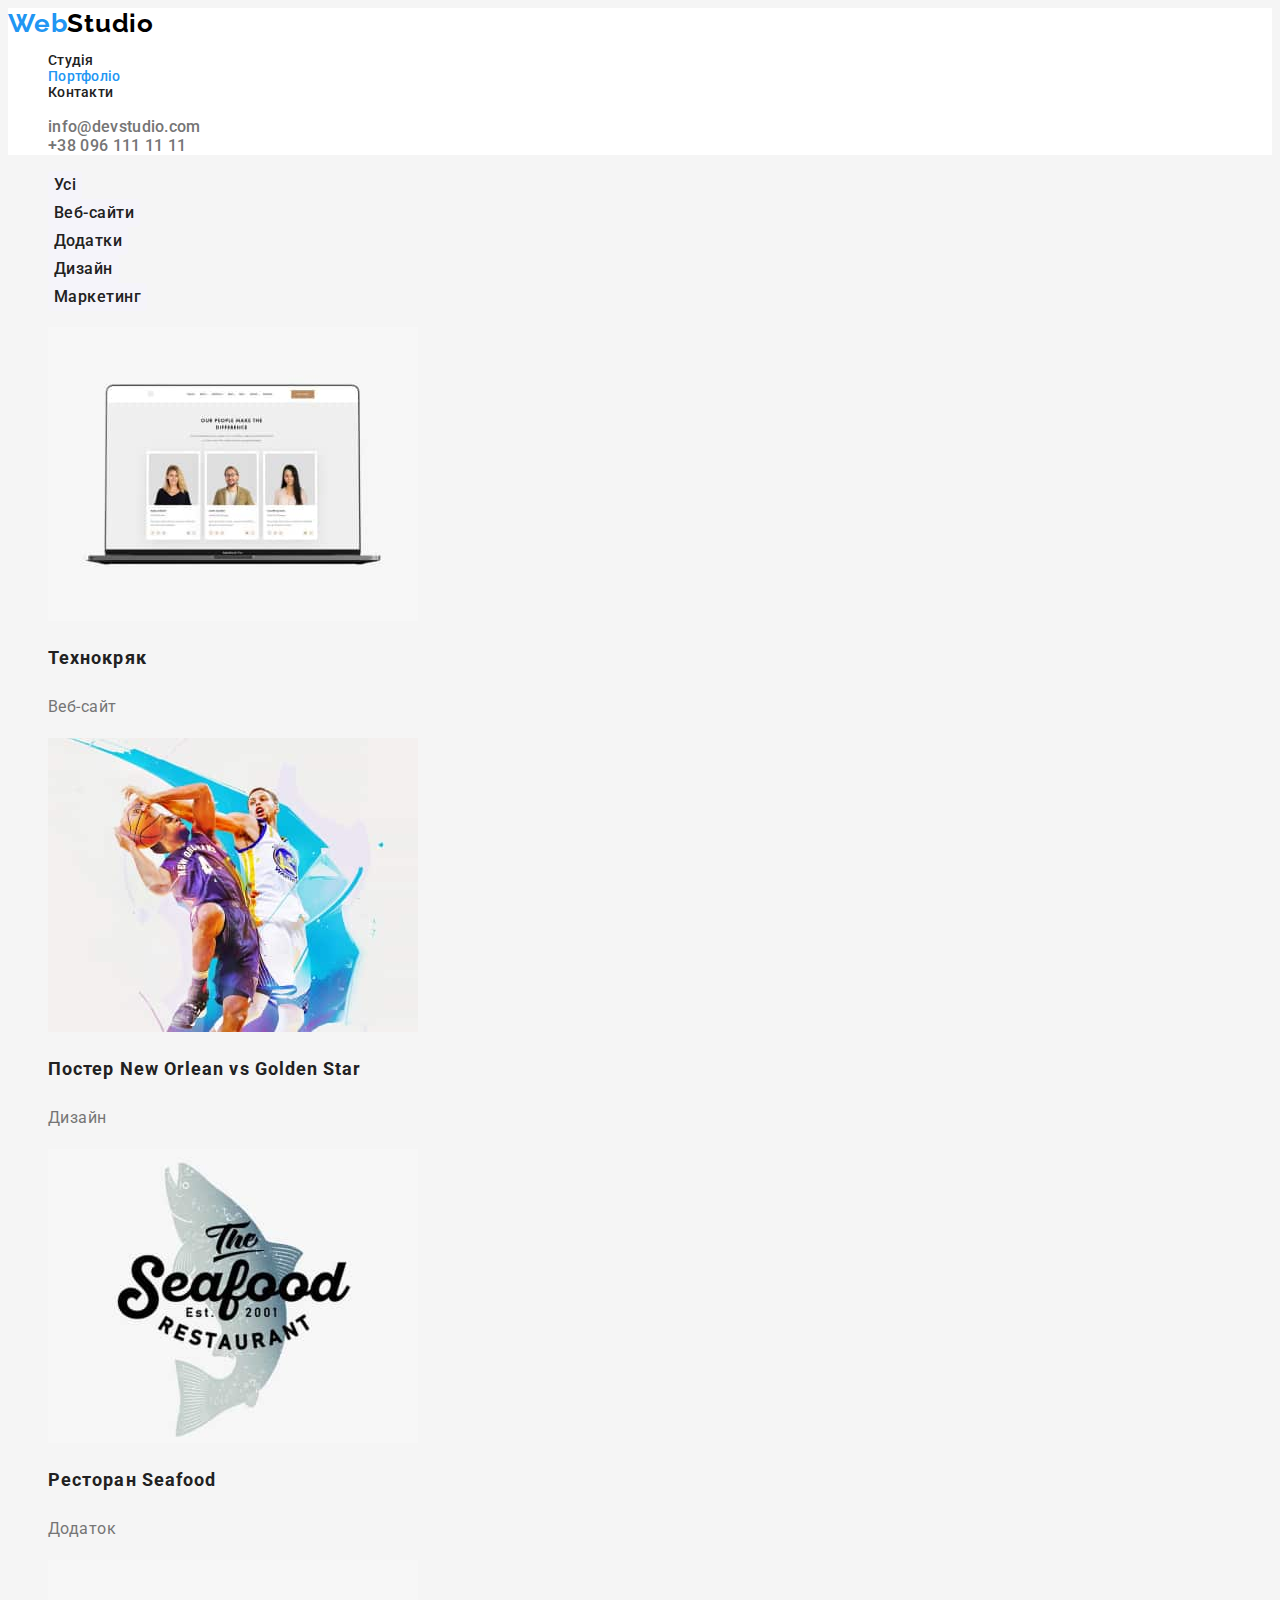
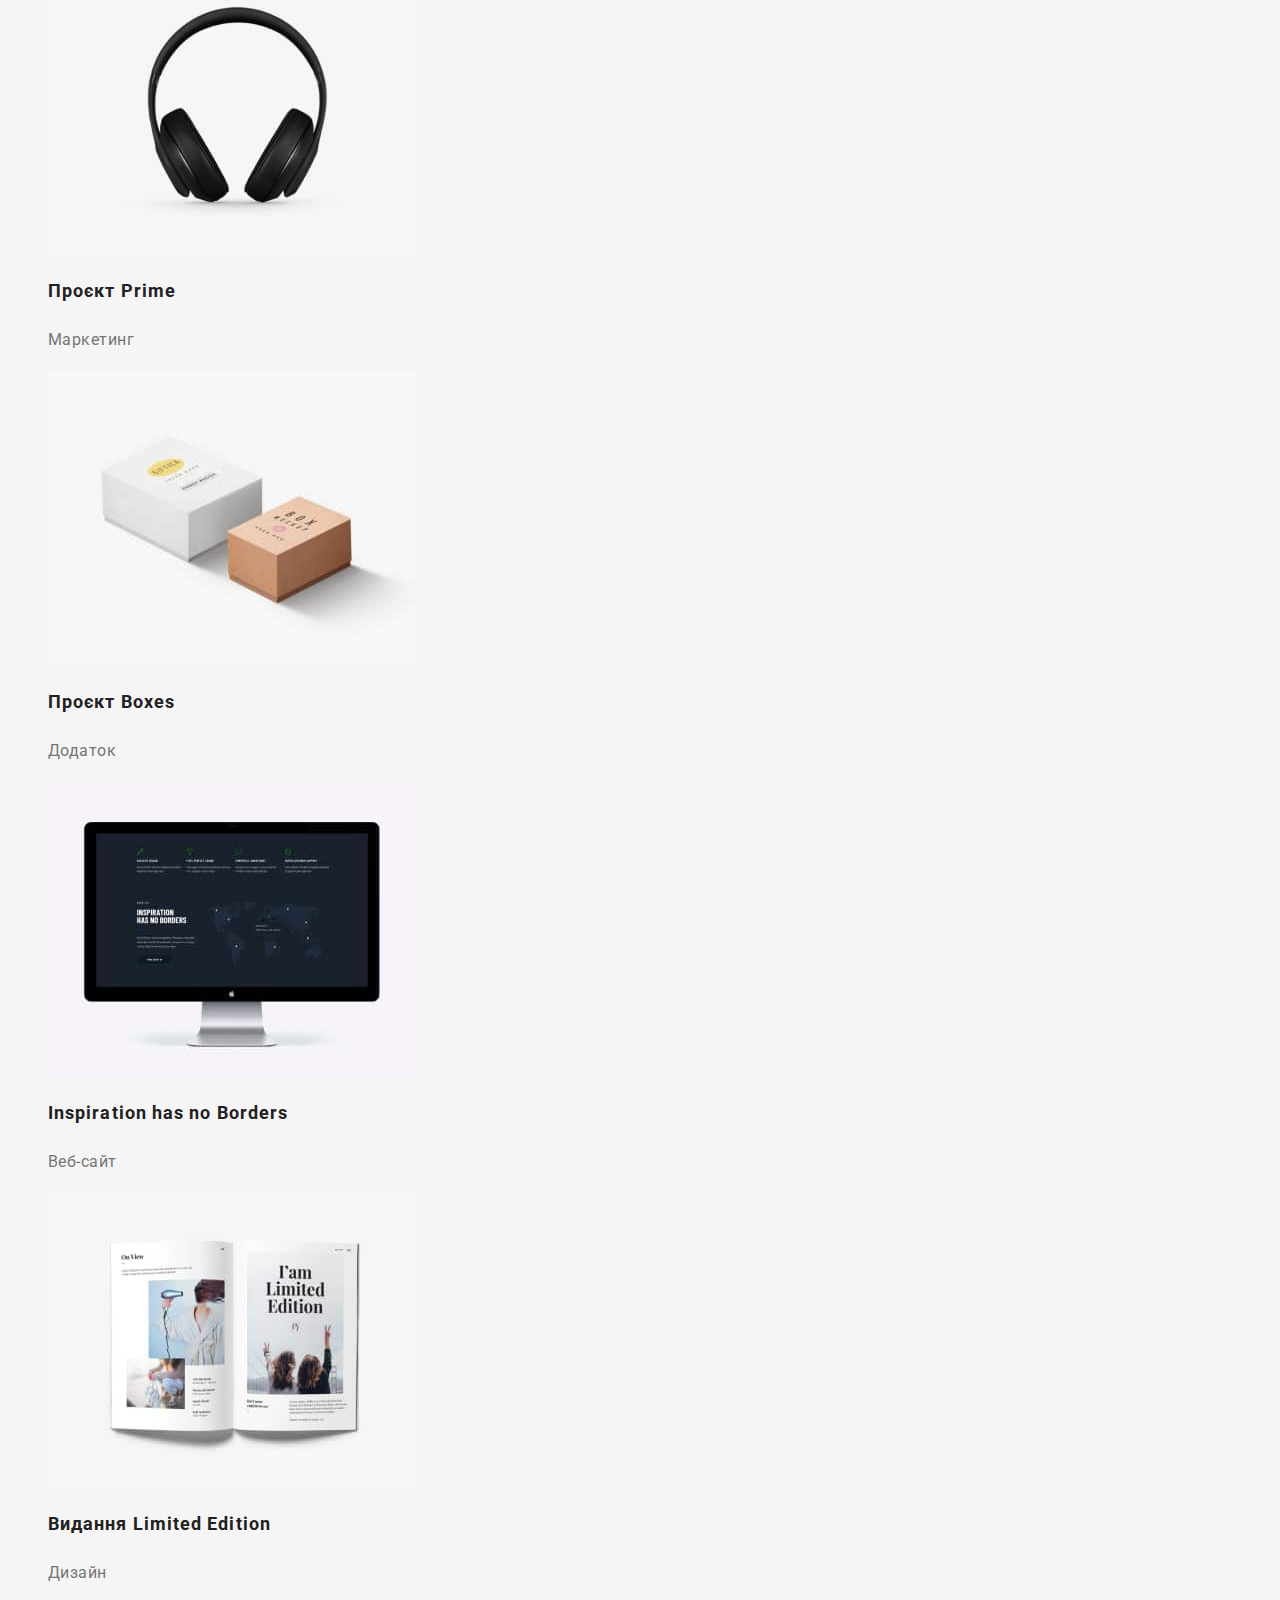
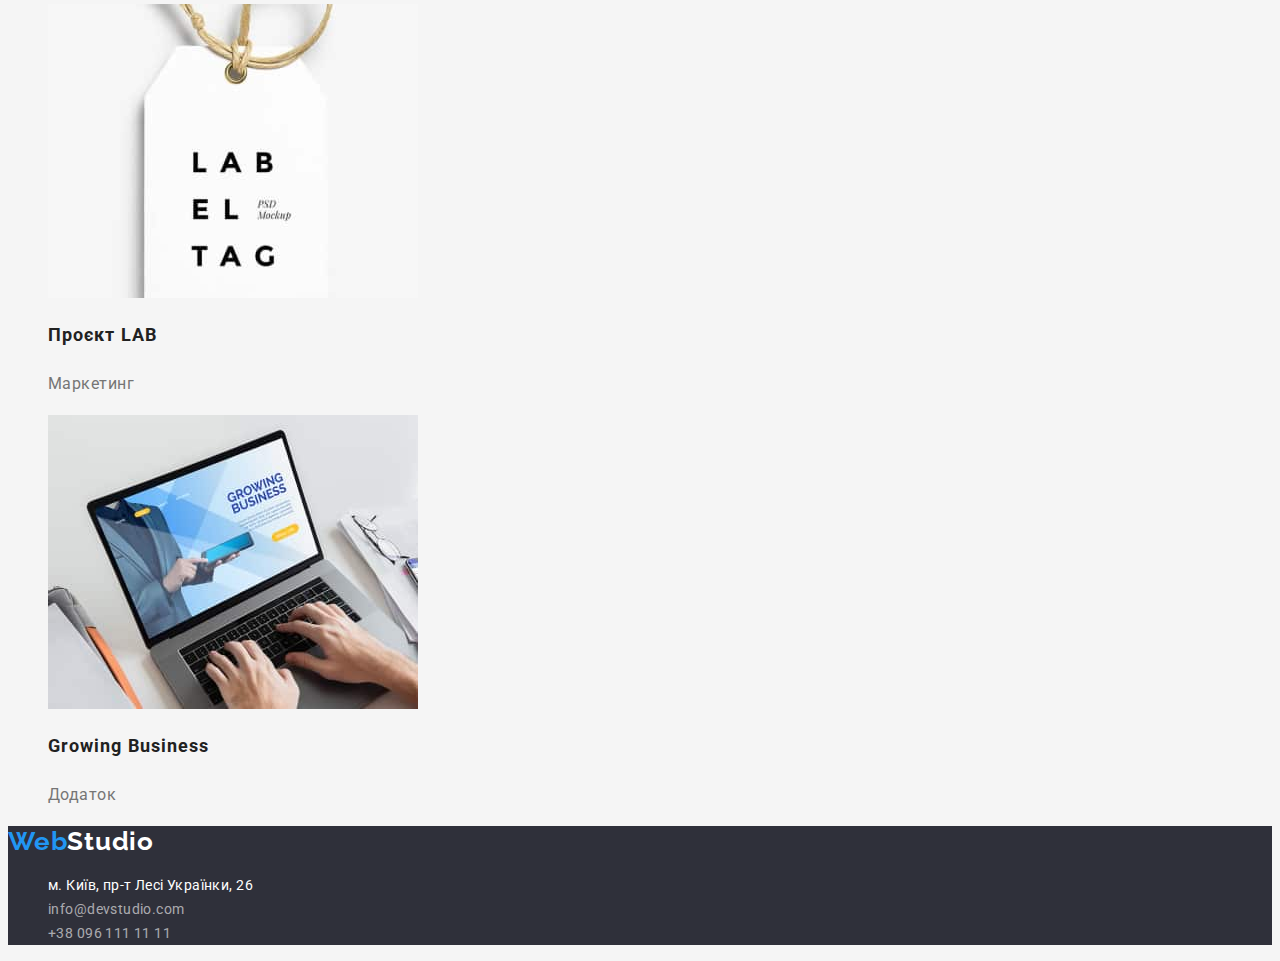
==== portfolio.html @ dd8d95c5 "Initial commit" ====
<!DOCTYPE html>
<html lang="uk">
<head>
    <meta charset="UTF-8">
    <meta http-equiv="X-UA-Compatible" content="IE=edge">
    <meta name="viewport" content="width=device-width, initial-scale=1.0">
    <title>Портфоліо</title>
    <!-- підключені шрифти -->
    <link rel="preconnect" href="https://fonts.googleapis.com">
    <link rel="preconnect" href="https://fonts.gstatic.com" crossorigin>
    <link href="https://fonts.googleapis.com/css2?family=Raleway:wght@700&family=Roboto:wght@400;500;700;900&display=swap" rel="stylesheet">
    <!-- підключений css -->
    <link rel="stylesheet" href="./css/styles.css" />
</head>
<body>
<!--Шапка сайту-->    
<header>
    <nav >
        <a href="./index.html" class="logo"><span class="logo-span">Web</span>Studio</a>
        <ul class="sity-nav list">
            <li><a href="./index.html" class="link">Студія</a></li>
            <li><a href="./portfolio.html" class="link open">Портфоліо</a></li>
            <li><a href="" class="link">Контакти</a></li>
        </ul>
    </nav>
        <ul>
            <li ><a href="mailto:info@devstudio.com" class="nav-mail">info@devstudio.com</a></li>
            <li ><a href="tel:+38096111111" class="nav-tel">+38 096 111 11 11</a></li>
        </ul>  
</header>
<main>
    <!--Портфоліо-->
 <section class="portfolio">
    <h1 hidden>Портфоліо</h1>
    <ul>
        <li><button type="button" class="buttons one">Усі</button></li>
        <li><button type="button" class="buttons two">Веб-сайти</button></li>
        <li><button type="button" class="buttons three">Додатки</button></li>
        <li><button type="button" class="buttons four">Дизайн</button></li>
        <li><button type="button" class="buttons five">Маркетинг</button></li>
    </ul>
    <ul>
        <li>
            <a href="" class="link portfolio">
            <img src="./images/portfolio1.jpg" alt="portfolio1" width="370">
            <h2  class="headline">Технокряк</h2>
            <p class="quote">Веб-сайт</p> 
            </a>
        </li>
        <li>
            <a href="" class="link portfolio">
            <img src="./images/portfolio2.jpg" alt="portfolio2" width="370">
            <h2 class="headline">Постер New Orlean vs Golden Star</h2>
            <p class="quote">Дизайн</p>
            </a>
        </li>
        <li>
            <a href="" class="link portfolio">
            <img src="./images/portfolio3.jpg" alt="portfolio3" width="370">
            <h2 class="headline">Ресторан Seafood</h2>
            <p class="quote">Додаток</p>
            </a>
        </li>
        <li>
            <a href="" class="link portfolio">
            <img src="./images/portfolio4.jpg" alt="portfolio4" width="370">
            <h2 class="headline">Проєкт Prime</h2>
            <p class="quote">Маркетинг</p>
            </a>
        </li>
        <li>
            <a href="" class="link portfolio">
            <img src="./images/portfolio5.jpg" alt="portfolio5" width="370">
            <h2 class="headline">Проєкт Boxes</h2>
            <p class="quote">Додаток</p>
            </a>
        </li>
        <li>
            <a href="" class="link portfolio">
            <img src="./images/portfolio6.jpg" alt="portfolio6" width="370">
            <h2 class="headline">Inspiration has no Borders</h2>
            <p class="quote">Веб-сайт</p>
            </a>
        </li>
        <li>
            <a href="" class="link portfolio">
            <img src="./images/portfolio7.jpg" alt="portfolio7" width="370">
            <h2 class="headline">Видання Limited Edition</h2>
            <p class="quote">Дизайн</p>
            </a>
        </li>
        <li>
            <a href="" class="link portfolio">
            <img src="./images/portfolio8.jpg" alt="portfolio8" width="370">
            <h2 class="headline">Проєкт LAB</h2>
            <p class="quote">Маркетинг</p>
            </a>
        </li>
        <li>
            <a href="" class="link portfolio">
            <img src="./images/portfolio9.jpg" alt="portfolio9" width="370">
            <h2 class="headline">Growing Business</h2>
            <p class="quote">Додаток</p>
            </a>
        </li>
    </ul>
 </section>
</main>
    <!-- Футер -->
    <footer class="footer">
        <a href="./index.html" class="logo foot-web"><span class="logo-span">Web</span>Studio</a>
        <address>
            <ul>
                <li><a href="https://goo.gl/maps/CPtrU1FHBa2aNyZL9" target="_blank" rel="noopener noreferrer nofollow" class="footer-adr">м. Київ, пр-т Лесі Українки, 26</a></li>
                <li ><a href="mailto:info@devstudio.com" class="footer-nav-mail">info@devstudio.com</a></li>
                <li ><a href="tel:+38096111111" class="footer-nav-tel">+38 096 111 11 11</a></li>
            </ul>                                     
        </address>
    </footer>
</body>
</html>
---- css/styles.css ----
:root {
  --primary-text-color: #212121;
  --title-text-color: #757575;
  --accent-color: #2196F3;
  --primary-background: #F5F5F5;
  --second-background: #2F303A;
  --third-background:#F5F4FA;
  --second-text-color: #FFFFFF;
  --button-background: #188CE8;
  --footer-text-color: rgba(255, 255, 255, 0.6);
}

body {
    background-color: var(--primary-background);
    color: var(--primary-text-color);
    font-family: "Roboto", sans-serif;
}

li {
  list-style: none;
}

  /* Logo */
  .logo {
    font-family: Raleway;
    font-weight: 700;
    font-size: 26px;
    letter-spacing: 0.03em;
    line-height: 1.19;
    color: #000000;
    text-decoration: none;
  }

  .logo-span {
    color: var(--accent-color);
  }

  /* Site nav */

header {
  background-color: var(--second-text-color);
}

.sity-nav, .link {
    color: var(--primary-text-color);
    text-decoration: none;  
    font-weight: 500;
    font-size: 14px;
    line-height: 1.14; 
    letter-spacing: 0.02em;  
}

.link:hover, .link:focus{
    color: var(--accent-color);
}

.open {
  color: var(--accent-color);
}

/* Контакти */
.nav-mail, .nav-tel {
    color: var(--title-text-color); 
    text-decoration: none;   
    font-style: normal;
    font-weight: 500; 
    line-height: 1.14;  
    letter-spacing: 0.02em;
}

.nav-mail:hover, .nav-tel:hover, .adr:hover,
.nav-mail:focus, .nav-tel:focus, .adr:focus {
  color: var(--accent-color);
}

/* Головний банер */
.hero > h1, .hero {
  background-color: var(--second-background);
  font-weight: 900;
  font-size: 44px;
  line-height: 1.36;
  text-align: center;
  letter-spacing: 0.06em;
  text-transform: uppercase;
  color: var(--second-text-color);
}


/* Кнопка на сторінці Студія */

.button {
cursor: pointer;
width: 216px;
height: 50px; 
background: var(--accent-color);
border:none;
border-radius: 4px;
font-style: normal;
font-family: inherit;
letter-spacing: 0.06em;
font-weight: 700;
font-size: 16px;
line-height: 1.88;
text-align: center;
color: var(--second-text-color);
}

.button:hover, .button:focus{
  background: var(--button-background);
}

/* Кнопки на сторінці Портфоліо */

.buttons {
  cursor: pointer;
  background: var(--third-background);
  border-radius: 4px;
  font-weight: 500;
  font-size: 16px;
  line-height: 1.62;
  font-family: inherit;
  text-align: center;
  border:none;
  letter-spacing: 0.03em;
  color: var(--primary-text-color);
}

.buttons:hover, .buttons:focus{
  background: var(--accent-color);
  color: var(--second-text-color);
}

/* .one {
  width: 73px;
  height: 38px;
}

.two {
  width: 125px;
  height: 38px;
}

.three {
  width: 112px;
  height: 38px;
}

.four {
  width: 103px;
  height: 38px;
}

.five {
  width: 130px;
  height: 38px;
} */

/* Секція - Головні переваги */

.title{
  font-weight: 700;
  font-size: 14px;
  line-height: 1.14;
  letter-spacing: 0.03em;
  text-transform: uppercase;
}

.text {
  color: var(--title-text-color);
  font-size: 14px;
  line-height: 1.72;
  letter-spacing: 0.03em;
}

/* Секція - Чим ми займаємося */

.caption {
  text-align: center;
  font-size: 36px;
  line-height: 1.17;
  font-weight: 700;
  letter-spacing: 0.03em;
}


/* Секція - Наша команда */

.our-teem {
  background: var(--third-background);
}

.lead {
  font-size: 16px;
  line-height: 1.19;
  text-align: center;
  font-weight: 500;
  letter-spacing: 0.03em;
}

.post {
  font-size: 16px;
  line-height: 1.19;
  text-align: center;
  letter-spacing: 0.03em;
  color: var(--title-text-color);
}


/* Футер */

.footer {
  background-color: rgba(47, 48, 58, 1); 
}



.footer-nav-mail, .footer-nav-tel, .footer-adr  {
  color: var(--footer-text-color); 
  text-decoration: none;  
  font-style: normal;
  font-weight: 400;
  font-size: 14px;
  line-height: 1.72;
  letter-spacing: 0.03em;
}

.footer-adr {
  color: var(--second-text-color);
}

.footer-nav-mail:hover, .footer-nav-tel:hover, .footer-adr:hover,
.footer-nav-mail:focus, .footer-nav-tel:focus, .footer-adr:focus {
  color: var(--accent-color);
}

.foot-web{
  color: var(--second-text-color);
}

/* Сторінка - Портфоліо */

.headline {
  font-weight: 700;
  font-size: 18px;
  line-height: 2;
  letter-spacing: 0.06em;
  color: var(--primary-text-color);
}

.quote{
font-size: 16px;
line-height: 1.88;
letter-spacing: 0.03em;
font-weight: 400;
color: var(--title-text-color);
}
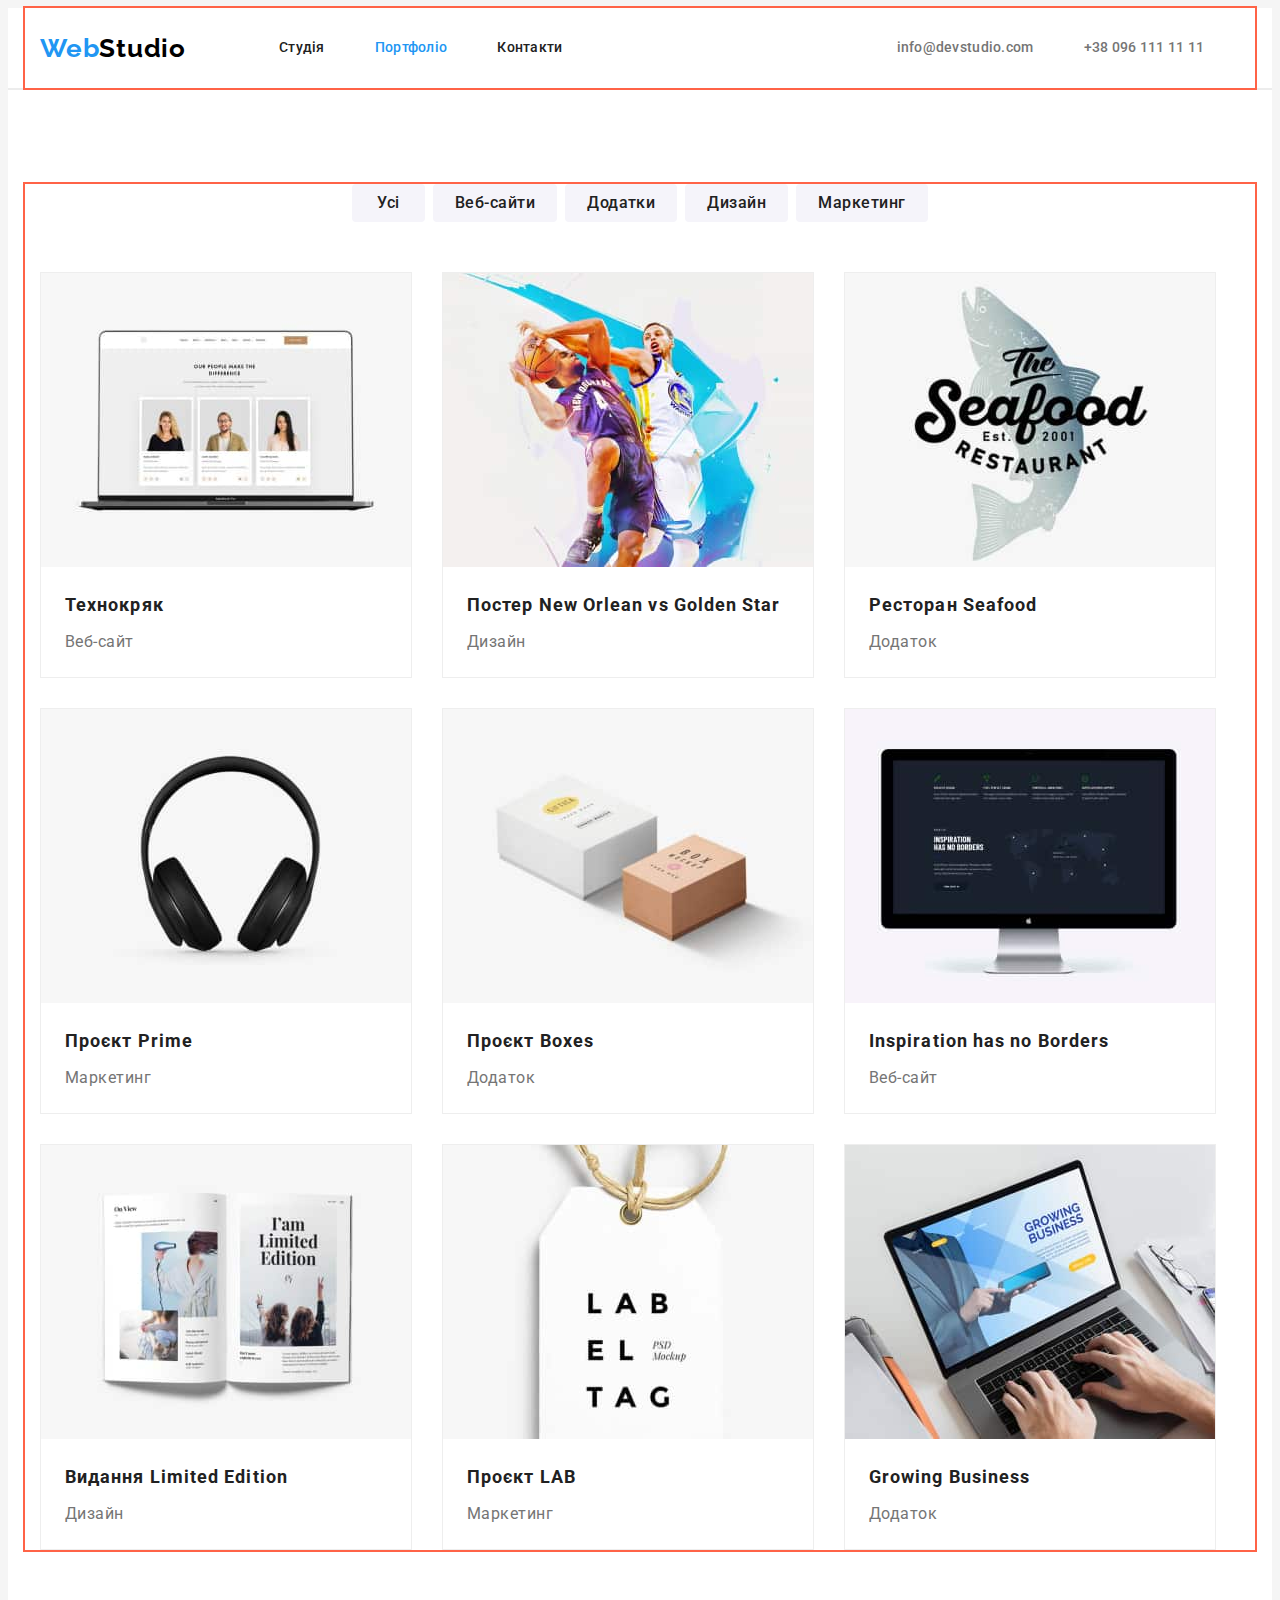
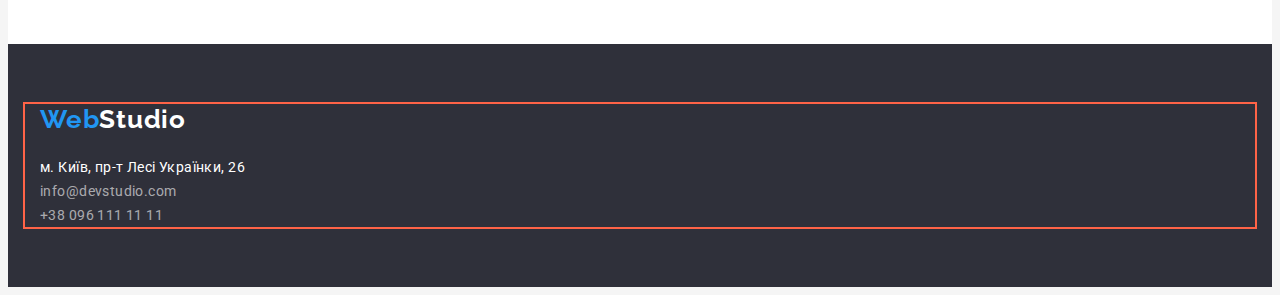
==== commit 14567393: "ДЗ № 3 на перевірку" ====
--- a/portfolio.html
+++ b/portfolio.html
@@ -9,113 +9,134 @@
     <link rel="preconnect" href="https://fonts.googleapis.com">
     <link rel="preconnect" href="https://fonts.gstatic.com" crossorigin>
     <link href="https://fonts.googleapis.com/css2?family=Raleway:wght@700&family=Roboto:wght@400;500;700;900&display=swap" rel="stylesheet">
+    <!--modern-normalize-->
+    <link rel="stylesheet" href="https://cdnjs.cloudflare.com/ajax/libs/modern-normalize/1.1.0/modern-normalize.min.css" integrity="sha512-wpPYUAdjBVSE4KJnH1VR1HeZfpl1ub8YT/NKx4PuQ5NmX2tKuGu6U/JRp5y+Y8XG2tV+wKQpNHVUX03MfMFn9Q==" crossorigin="anonymous" referrerpolicy="no-referrer" />
     <!-- підключений css -->
     <link rel="stylesheet" href="./css/styles.css" />
 </head>
 <body>
 <!--Шапка сайту-->    
 <header>
-    <nav >
-        <a href="./index.html" class="logo"><span class="logo-span">Web</span>Studio</a>
-        <ul class="sity-nav list">
-            <li><a href="./index.html" class="link">Студія</a></li>
-            <li><a href="./portfolio.html" class="link open">Портфоліо</a></li>
-            <li><a href="" class="link">Контакти</a></li>
-        </ul>
-    </nav>
-        <ul>
-            <li ><a href="mailto:info@devstudio.com" class="nav-mail">info@devstudio.com</a></li>
-            <li ><a href="tel:+38096111111" class="nav-tel">+38 096 111 11 11</a></li>
-        </ul>  
+    <div class="container header-nav">
+        <!-- <nav> -->
+            <a href="./index.html" class="logo"><span class="logo-span">Web</span>Studio</a>
+            <ul class="sity-nav list">
+                <li class="item"><a href="./index.html" class="link">Студія</a></li>
+                <li class="item"><a href="./portfolio.html" class="link open">Портфоліо</a></li>
+                <li class="item"><a href="" class="link">Контакти</a></li>
+            </ul>
+        <!-- </nav> -->
+            <ul class="adr-nav list">
+                <li class="item"><a href="mailto:info@devstudio.com" class="nav-mail">info@devstudio.com</a></li>
+                <li class="item"><a href="tel:+38096111111" class="nav-tel">+38 096 111 11 11</a></li>
+            </ul>  
+    </div>
+    <div class="line"></div>
 </header>
 <main>
     <!--Портфоліо-->
+
  <section class="portfolio">
+ <div class="container">
     <h1 hidden>Портфоліо</h1>
-    <ul>
-        <li><button type="button" class="buttons one">Усі</button></li>
-        <li><button type="button" class="buttons two">Веб-сайти</button></li>
-        <li><button type="button" class="buttons three">Додатки</button></li>
-        <li><button type="button" class="buttons four">Дизайн</button></li>
-        <li><button type="button" class="buttons five">Маркетинг</button></li>
+
+    <ul class="container-but">
+        <li class="item"><button type="button" class="buttons one">Усі</button></li>
+        <li class="item"><button type="button" class="buttons two">Веб-сайти</button></li>
+        <li class="item"><button type="button" class="buttons three">Додатки</button></li>
+        <li class="item"><button type="button" class="buttons four">Дизайн</button></li>
+        <li class="item"><button type="button" class="buttons five">Маркетинг</button></li>
     </ul>
-    <ul>
-        <li>
+
+    <ul class="flex-container">
+        <li class="item">
             <a href="" class="link portfolio">
             <img src="./images/portfolio1.jpg" alt="portfolio1" width="370">
             <h2  class="headline">Технокряк</h2>
             <p class="quote">Веб-сайт</p> 
             </a>
         </li>
-        <li>
+
+        <li class="item">
             <a href="" class="link portfolio">
             <img src="./images/portfolio2.jpg" alt="portfolio2" width="370">
             <h2 class="headline">Постер New Orlean vs Golden Star</h2>
             <p class="quote">Дизайн</p>
             </a>
         </li>
-        <li>
+
+        <li class="item">
             <a href="" class="link portfolio">
             <img src="./images/portfolio3.jpg" alt="portfolio3" width="370">
             <h2 class="headline">Ресторан Seafood</h2>
             <p class="quote">Додаток</p>
             </a>
         </li>
-        <li>
+
+        <li class="item">
             <a href="" class="link portfolio">
             <img src="./images/portfolio4.jpg" alt="portfolio4" width="370">
             <h2 class="headline">Проєкт Prime</h2>
             <p class="quote">Маркетинг</p>
             </a>
         </li>
-        <li>
+
+        <li class="item">
             <a href="" class="link portfolio">
             <img src="./images/portfolio5.jpg" alt="portfolio5" width="370">
             <h2 class="headline">Проєкт Boxes</h2>
             <p class="quote">Додаток</p>
             </a>
         </li>
-        <li>
+
+        <li  class="item">
             <a href="" class="link portfolio">
             <img src="./images/portfolio6.jpg" alt="portfolio6" width="370">
             <h2 class="headline">Inspiration has no Borders</h2>
             <p class="quote">Веб-сайт</p>
             </a>
         </li>
-        <li>
+
+        <li  class="item">
             <a href="" class="link portfolio">
             <img src="./images/portfolio7.jpg" alt="portfolio7" width="370">
             <h2 class="headline">Видання Limited Edition</h2>
             <p class="quote">Дизайн</p>
             </a>
         </li>
-        <li>
+
+        <li class="item">
             <a href="" class="link portfolio">
             <img src="./images/portfolio8.jpg" alt="portfolio8" width="370">
             <h2 class="headline">Проєкт LAB</h2>
             <p class="quote">Маркетинг</p>
             </a>
         </li>
-        <li>
+
+        <li  class="item">
             <a href="" class="link portfolio">
             <img src="./images/portfolio9.jpg" alt="portfolio9" width="370">
             <h2 class="headline">Growing Business</h2>
             <p class="quote">Додаток</p>
             </a>
         </li>
+
     </ul>
  </section>
+</div>
 </main>
     <!-- Футер -->
     <footer class="footer">
-        <a href="./index.html" class="logo foot-web"><span class="logo-span">Web</span>Studio</a>
-        <address>
-            <ul>
-                <li><a href="https://goo.gl/maps/CPtrU1FHBa2aNyZL9" target="_blank" rel="noopener noreferrer nofollow" class="footer-adr">м. Київ, пр-т Лесі Українки, 26</a></li>
-                <li ><a href="mailto:info@devstudio.com" class="footer-nav-mail">info@devstudio.com</a></li>
-                <li ><a href="tel:+38096111111" class="footer-nav-tel">+38 096 111 11 11</a></li>
-            </ul>                                     
-        </address>
+        <div class="container">
+            <a href="./index.html" class="logo foot-web"><span class="logo-span">Web</span>Studio</a>
+            <address>
+                <ul class="footer-adr">
+                    <li><a href="https://goo.gl/maps/CPtrU1FHBa2aNyZL9" target="_blank" rel="noopener noreferrer nofollow" class="footer-adr">м. Київ, пр-т Лесі Українки, 26</a></li>
+                    <li ><a href="mailto:info@devstudio.com" class="footer-nav-mail">info@devstudio.com</a></li>
+                    <li ><a href="tel:+38096111111" class="footer-nav-tel">+38 096 111 11 11</a></li>
+                </ul>                                  
+            </address>
+        </div>
     </footer>
 </body>
 </html>--- a/css/styles.css
+++ b/css/styles.css
@@ -18,9 +18,43 @@
     font-family: "Roboto", sans-serif;
 }
 
+h1,
+h2,
+h3,
+h4,
+h5,
+h6,
+p {
+  margin: 0;
+}
+
+ul, ol{
+  margin: 0;
+  padding-left: 0;
+}
+
+img {
+  display: block;
+  max-width: 100%;
+  height: auto;
+}
+
 li {
   list-style: none;
 }
+
+
+.container{
+  width: 1200px;
+  padding-left: 15px;
+  padding-right: 15px;
+
+  margin-left: auto;
+  margin-right: auto;
+
+  outline: 2px solid tomato;
+}
+  /* --------Header-------- */
 
   /* Logo */
   .logo {
@@ -37,227 +71,413 @@
     color: var(--accent-color);
   }
 
-  /* Site nav */
-
-header {
-  background-color: var(--second-text-color);
-}
-
-.sity-nav, .link {
+/* Site nav */
+
+  header {
+    background-color: var(--second-text-color);
+  }
+
+  .header-nav{
+    display: flex;
+    align-items: center;
+  
+  }
+
+  .sity-nav{
+      display: flex;
+      margin-left: 93px;
+      margin-right: 334px;
+  }
+
+  .sity-nav .item + .item {
+      margin-left: 50px;
+  }
+
+
+  .sity-nav .link {
+      display: block;
+      padding-top: 32px;
+      padding-bottom: 32px;
+
+      color: var(--primary-text-color);
+
+      text-decoration: none;  
+      font-weight: 500;
+      font-size: 14px;
+      line-height: 1.14; 
+      letter-spacing: 0.02em;  
+  }
+
+  .link:hover, .link:focus{
+      color: var(--accent-color);
+  }
+
+  .sity-nav .open {
+      color: var(--accent-color);
+
+  }
+
+/* Контакти */
+
+.adr-nav{
+  list-style: none;
+  display: flex;
+}
+
+  .adr-nav .item + .item{
+    margin-left: 50px;
+  }
+  .nav-mail, .nav-tel {
+      display: block;
+      
+
+      color: var(--title-text-color); 
+      text-decoration: none;   
+      font-style: normal;
+      font-weight: 500; 
+      font-size: 14px;
+      line-height: 1.14;  
+      letter-spacing: 0.02em;
+  }
+
+  .nav-mail:hover, .nav-tel:hover, .adr:hover,
+  .nav-mail:focus, .nav-tel:focus, .adr:focus {
+    color: var(--accent-color);
+  }
+
+  .line{
+    border: 1px solid #ECECEC;
+  }
+/* --------main index-------- */
+
+/* Головний банер */
+
+  .hero{
+    background-color: var(--second-background);
+    padding-top: 200px ;
+    padding-bottom: 200px ;
+
+    text-align: center;
+  }
+  .hero > h1 {
+
+    font-weight: 900;
+    font-size: 44px;
+    line-height: 1.36;
+    letter-spacing: 0.06em;
+    text-transform: uppercase;
+    color: var(--second-text-color);
+  }
+
+
+
+/* Кнопка на сторінці Студія */
+
+  .button {
+
+  cursor: pointer;
+  min-width: 216px;
+  height: 50px; 
+  background: var(--accent-color);
+  border:none;
+  border-radius: 4px;
+  font-style: normal;
+  font-family: inherit;
+  letter-spacing: 0.06em;
+  font-weight: 700;
+  font-size: 16px;
+  line-height: 1.88;
+  text-align: center;
+  color: var(--second-text-color);
+
+  }
+
+  .button:hover, .button:focus{
+    background: var(--button-background);
+    box-shadow: 0px 3px 1px rgba(0, 0, 0, 0.1), 0px 1px 2px rgba(0, 0, 0, 0.08), 0px 2px 2px rgba(0, 0, 0, 0.12);
+  }
+
+
+/* Секція - Головні переваги */
+
+  .benefits{
+    display: flex;
+    margin-top: 94px;
+    margin-bottom: 94px;
+
+  }
+
+  .benefits > .item{
+    width: 270px;
+  }
+
+  .benefits .item +.item{
+    margin-left: 30px;
+  }
+
+  .title{
+    margin-top: 0;
+    margin-bottom: 10px;
+    font-weight: 700;
+    font-size: 14px;
+    line-height: 1.14;
+    letter-spacing: 0.03em;
+    text-transform: uppercase;
+  }
+
+  .text {
+    margin: 0;
+    color: var(--title-text-color);
+    font-size: 14px;
+    line-height: 1.72;
+    letter-spacing: 0.03em;
+  }
+  
+/* Секція - Чим ми займаємося */
+
+  .caption {
+    text-align: center;
+    font-size: 36px;
+    line-height: 1.17;
+    font-weight: 700;
+    letter-spacing: 0.03em;
+  }
+
+  .caption-section{
+    margin-bottom: 94px;
+  }
+
+
+  .caption-img{
+    margin-top: 50px;
+    display: flex;
+    gap: 30px;
+
+    background: url(close-up-image-programer-working-his-desk-office_1098-18707.jpg);
+    mix-blend-mode: normal;
+  }
+
+  .caption-img .item + .item{
+    margin-left: 30px;
+  }
+
+
+/* Секція - Наша команда */
+
+  .our-teem {
+    background: var(--third-background);
+    padding-top: 94px;
+    padding-bottom: 94px;
+  }
+
+  .caption{
+
+  }
+
+  .card-set{
+    display: flex;
+    gap: 30px;
+    padding-top: 50px;
+    margin-bottom: 0;
+    margin-left: 0;
+  
+  
+  }
+  .card-set .item {
+   background-color: var(--second-text-color); 
+   box-shadow: 0px 1px 3px rgba(0, 0, 0, 0.12), 0px 1px 1px rgba(0, 0, 0, 0.14), 0px 2px 1px rgba(0, 0, 0, 0.2);
+   border-radius: 0px 0px 4px 4px;
+  }
+  
+
+  .card-set .item + .item {
+    margin-left: 30px;
+  }
+
+  .lead {
+    margin-top: 30px;
+
+    font-size: 16px;
+    line-height: 1.19;
+    text-align: center;
+    font-weight: 500;
+    letter-spacing: 0.03em;
+  }
+
+  .post {
+    margin-bottom: 30px;
+    margin-top: 10px;
+
+    font-size: 16px;
+    line-height: 1.19;
+    text-align: center;
+    letter-spacing: 0.03em;
+    color: var(--title-text-color);
+    
+  }
+
+
+
+/* --------footer-------- */
+
+  .footer {
+    background-color: rgba(47, 48, 58, 1); 
+    padding-top: 60px;
+    padding-bottom: 60px;
+  }
+
+  .footer-nav-mail, .footer-nav-tel, .footer-adr  {
+    color: var(--footer-text-color); 
+    text-decoration: none;  
+    font-style: normal;
+    font-weight: 400;
+    font-size: 14px;
+    line-height: 1.72;
+    letter-spacing: 0.03em;
+  }
+
+  .footer-adr {
+    margin: 0;
+    padding: 0;
+    margin-top: 20px;
+
+    color: var(--second-text-color);
+  }
+
+  .footer-nav-mail:hover, .footer-nav-tel:hover, .footer-adr:hover,
+  .footer-nav-mail:focus, .footer-nav-tel:focus, .footer-adr:focus {
+    color: var(--accent-color);
+  }
+
+  .foot-web{
+    color: var(--second-text-color);
+  }
+
+  /* --------main portfolio-------- */
+
+  .container-but{
+    display: flex;
+    justify-content: center;
+
+    margin-bottom: 50px;
+  }
+
+  .container-but .item +.item{
+    margin-left: 8px;
+  }
+
+  .flex-container{
+    display: flex;
+    flex-wrap: wrap;
+  }
+
+  .flex-container > .item{
+
+    width: 370px;
+    margin-right: 30px;
+    margin-bottom: 30px;
+    /* gap: 30px; */
+    background: var(--second-text-color);
+    border: 1px solid #EEEEEE;
+
+  }
+
+
+  .flex-container > .item:nth-child(3n){
+    margin-right: 0;
+  } 
+
+  .flex-container > .item.item:nth-last-child(-n + 3){
+    margin-bottom: 0;
+  } 
+
+  .portfolio{
+    background-color: var(--second-text-color);
+    padding-top: 94px;
+    padding-bottom: 94px;
+  }
+
+
+  .headline {
+    margin-top: 20px;
+    margin-left: 24px;
+    margin-bottom: 4px;
+    
+
+    font-weight: 700;
+    font-size: 18px;
+    line-height: 2;
+    letter-spacing: 0.06em;
     color: var(--primary-text-color);
-    text-decoration: none;  
-    font-weight: 500;
-    font-size: 14px;
-    line-height: 1.14; 
-    letter-spacing: 0.02em;  
-}
-
-.link:hover, .link:focus{
-    color: var(--accent-color);
-}
-
-.open {
-  color: var(--accent-color);
-}
-
-/* Контакти */
-.nav-mail, .nav-tel {
-    color: var(--title-text-color); 
-    text-decoration: none;   
-    font-style: normal;
-    font-weight: 500; 
-    line-height: 1.14;  
-    letter-spacing: 0.02em;
-}
-
-.nav-mail:hover, .nav-tel:hover, .adr:hover,
-.nav-mail:focus, .nav-tel:focus, .adr:focus {
-  color: var(--accent-color);
-}
-
-/* Головний банер */
-.hero > h1, .hero {
-  background-color: var(--second-background);
-  font-weight: 900;
-  font-size: 44px;
-  line-height: 1.36;
-  text-align: center;
-  letter-spacing: 0.06em;
-  text-transform: uppercase;
-  color: var(--second-text-color);
-}
-
-
-/* Кнопка на сторінці Студія */
-
-.button {
-cursor: pointer;
-width: 216px;
-height: 50px; 
-background: var(--accent-color);
-border:none;
-border-radius: 4px;
-font-style: normal;
-font-family: inherit;
-letter-spacing: 0.06em;
-font-weight: 700;
-font-size: 16px;
-line-height: 1.88;
-text-align: center;
-color: var(--second-text-color);
-}
-
-.button:hover, .button:focus{
-  background: var(--button-background);
-}
-
-/* Кнопки на сторінці Портфоліо */
-
-.buttons {
-  cursor: pointer;
-  background: var(--third-background);
-  border-radius: 4px;
-  font-weight: 500;
-  font-size: 16px;
-  line-height: 1.62;
-  font-family: inherit;
-  text-align: center;
-  border:none;
-  letter-spacing: 0.03em;
-  color: var(--primary-text-color);
-}
-
-.buttons:hover, .buttons:focus{
-  background: var(--accent-color);
-  color: var(--second-text-color);
-}
-
-/* .one {
-  width: 73px;
-  height: 38px;
-}
-
-.two {
-  width: 125px;
-  height: 38px;
-}
-
-.three {
-  width: 112px;
-  height: 38px;
-}
-
-.four {
-  width: 103px;
-  height: 38px;
-}
-
-.five {
-  width: 130px;
-  height: 38px;
-} */
-
-/* Секція - Головні переваги */
-
-.title{
-  font-weight: 700;
-  font-size: 14px;
-  line-height: 1.14;
-  letter-spacing: 0.03em;
-  text-transform: uppercase;
-}
-
-.text {
-  color: var(--title-text-color);
-  font-size: 14px;
-  line-height: 1.72;
-  letter-spacing: 0.03em;
-}
-
-/* Секція - Чим ми займаємося */
-
-.caption {
-  text-align: center;
-  font-size: 36px;
-  line-height: 1.17;
-  font-weight: 700;
-  letter-spacing: 0.03em;
-}
-
-
-/* Секція - Наша команда */
-
-.our-teem {
-  background: var(--third-background);
-}
-
-.lead {
-  font-size: 16px;
-  line-height: 1.19;
-  text-align: center;
-  font-weight: 500;
-  letter-spacing: 0.03em;
-}
-
-.post {
-  font-size: 16px;
-  line-height: 1.19;
-  text-align: center;
-  letter-spacing: 0.03em;
-  color: var(--title-text-color);
-}
-
-
-/* Футер */
-
-.footer {
-  background-color: rgba(47, 48, 58, 1); 
-}
-
-
-
-.footer-nav-mail, .footer-nav-tel, .footer-adr  {
-  color: var(--footer-text-color); 
-  text-decoration: none;  
-  font-style: normal;
-  font-weight: 400;
-  font-size: 14px;
-  line-height: 1.72;
-  letter-spacing: 0.03em;
-}
-
-.footer-adr {
-  color: var(--second-text-color);
-}
-
-.footer-nav-mail:hover, .footer-nav-tel:hover, .footer-adr:hover,
-.footer-nav-mail:focus, .footer-nav-tel:focus, .footer-adr:focus {
-  color: var(--accent-color);
-}
-
-.foot-web{
-  color: var(--second-text-color);
-}
-
-/* Сторінка - Портфоліо */
-
-.headline {
-  font-weight: 700;
-  font-size: 18px;
-  line-height: 2;
-  letter-spacing: 0.06em;
-  color: var(--primary-text-color);
-}
-
-.quote{
-font-size: 16px;
-line-height: 1.88;
-letter-spacing: 0.03em;
-font-weight: 400;
-color: var(--title-text-color);
-}
-
-
-
-  
-
+  
+  }
+
+  .flex-container > .item:hover
+  .flex-container > .item:focus{
+    cursor: pointer;
+  }
+
+  .flex-container > .item > a{
+    text-decoration: none;
+    
+  }
+
+  .quote{
+    margin:0px 24px 20px 24px;
+
+    font-size: 16px;
+    line-height: 1.88;
+    letter-spacing: 0.03em;
+    font-weight: 400;
+    color: var(--title-text-color);
+  }
+
+    /* Кнопки на сторінці Портфоліо */
+
+    .buttons {
+      cursor: pointer;
+      background: var(--third-background);
+      border-radius: 4px;
+      font-weight: 500;
+      font-size: 16px;
+      line-height: 1.62;
+      font-family: inherit;
+      text-align: center;
+      border:none;
+      letter-spacing: 0.03em;
+      color: var(--primary-text-color);
+    }
+  
+    .buttons:hover, .buttons:focus{
+      background: var(--accent-color);
+      color: var(--second-text-color);
+      box-shadow: 0px 3px 1px rgba(0, 0, 0, 0.1), 0px 1px 2px rgba(0, 0, 0, 0.08), 0px 2px 2px rgba(0, 0, 0, 0.12);
+    }
+  
+    .one {
+      padding: 6px 25px;
+    }
+  
+    .two {
+      padding: 6px 22px;
+    }
+  
+    .three {
+      padding: 6px 22px;
+    }
+  
+    .four {
+      padding: 6px 22px;
+    }
+  
+    .five {
+      padding: 6px 22px;
+    }
+
+
+
+
+
+
+  
+
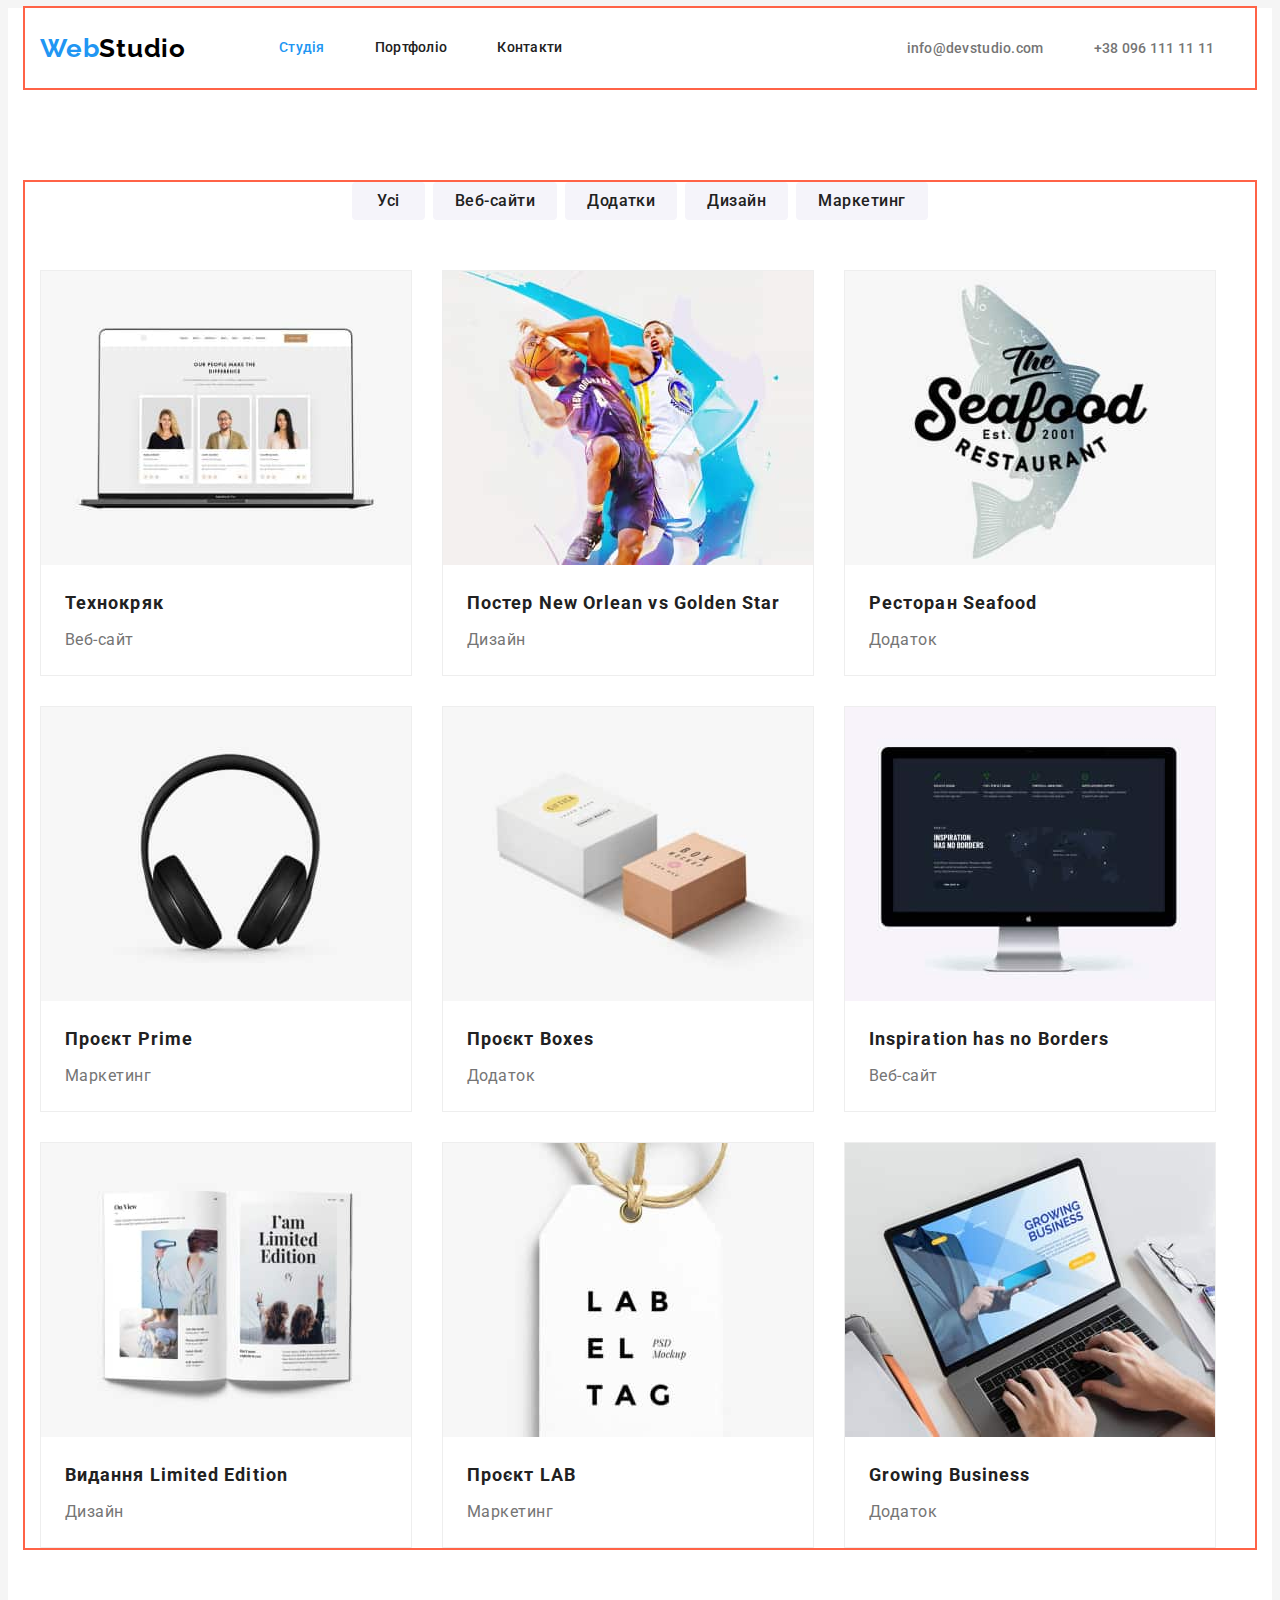
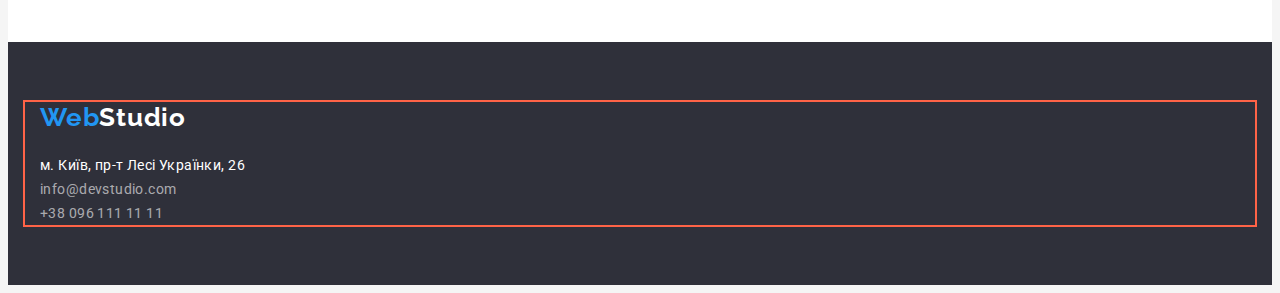
==== commit 3329bdd7: "Правки ДЗ №3" ====
--- a/portfolio.html
+++ b/portfolio.html
@@ -17,22 +17,24 @@
 <body>
 <!--Шапка сайту-->    
 <header>
+    <nav>
     <div class="container header-nav">
-        <!-- <nav> -->
-            <a href="./index.html" class="logo"><span class="logo-span">Web</span>Studio</a>
-            <ul class="sity-nav list">
-                <li class="item"><a href="./index.html" class="link">Студія</a></li>
-                <li class="item"><a href="./portfolio.html" class="link open">Портфоліо</a></li>
-                <li class="item"><a href="" class="link">Контакти</a></li>
-            </ul>
-        <!-- </nav> -->
-            <ul class="adr-nav list">
-                <li class="item"><a href="mailto:info@devstudio.com" class="nav-mail">info@devstudio.com</a></li>
-                <li class="item"><a href="tel:+38096111111" class="nav-tel">+38 096 111 11 11</a></li>
-            </ul>  
+    <!-- <nav> -->
+        <a href="./index.html" class="logo"><span class="logo-span">Web</span>Studio</a>
+        <ul class="sity-nav list">
+            <li class="item"><a href="./index.html" class="link open">Студія</a></li>
+            <li class="item"><a href="./portfolio.html" class="link">Портфоліо</a></li>
+            <li class="item"><a href="" class="link">Контакти</a></li>
+        </ul>
+    <!-- </nav> -->
+        <ul class="adr-nav list">
+            <li class="item"><a href="mailto:info@devstudio.com" class="nav-mail">info@devstudio.com</a></li>
+            <li class="item"><a href="tel:+38096111111" class="nav-tel">+38 096 111 11 11</a></li>
+        </ul> 
     </div>
-    <div class="line"></div>
+    </nav> 
 </header>
+
 <main>
     <!--Портфоліо-->
 
@@ -49,76 +51,94 @@
     </ul>
 
     <ul class="flex-container">
-        <li class="item">
-            <a href="" class="link portfolio">
+        <li>
+            <div class="item">
+            <a href="" class="link">
             <img src="./images/portfolio1.jpg" alt="portfolio1" width="370">
             <h2  class="headline">Технокряк</h2>
             <p class="quote">Веб-сайт</p> 
             </a>
+            </div>
         </li>
 
-        <li class="item">
-            <a href="" class="link portfolio">
+        <li>
+            <div class="item">
+            <a href="" class="link">
             <img src="./images/portfolio2.jpg" alt="portfolio2" width="370">
             <h2 class="headline">Постер New Orlean vs Golden Star</h2>
             <p class="quote">Дизайн</p>
             </a>
+            </div>
         </li>
 
-        <li class="item">
-            <a href="" class="link portfolio">
+        <li>
+            <div class="item">
+            <a href="" class="link">
             <img src="./images/portfolio3.jpg" alt="portfolio3" width="370">
             <h2 class="headline">Ресторан Seafood</h2>
             <p class="quote">Додаток</p>
             </a>
+            </div>
         </li>
 
-        <li class="item">
-            <a href="" class="link portfolio">
+        <li>
+            <div class="item">
+            <a href="" class="link">
             <img src="./images/portfolio4.jpg" alt="portfolio4" width="370">
             <h2 class="headline">Проєкт Prime</h2>
             <p class="quote">Маркетинг</p>
             </a>
+            </div>
         </li>
 
-        <li class="item">
-            <a href="" class="link portfolio">
+        <li>
+            <div class="item">
+            <a href="" class="link">
             <img src="./images/portfolio5.jpg" alt="portfolio5" width="370">
             <h2 class="headline">Проєкт Boxes</h2>
             <p class="quote">Додаток</p>
             </a>
+            </div>
         </li>
 
-        <li  class="item">
-            <a href="" class="link portfolio">
+        <li>
+            <div class="item">
+            <a href="" class="link">
             <img src="./images/portfolio6.jpg" alt="portfolio6" width="370">
             <h2 class="headline">Inspiration has no Borders</h2>
             <p class="quote">Веб-сайт</p>
             </a>
+            </div>
         </li>
 
-        <li  class="item">
-            <a href="" class="link portfolio">
+        <li>
+            <div class="item">
+            <a href="" class="link">
             <img src="./images/portfolio7.jpg" alt="portfolio7" width="370">
             <h2 class="headline">Видання Limited Edition</h2>
             <p class="quote">Дизайн</p>
             </a>
+            </div>
         </li>
 
-        <li class="item">
-            <a href="" class="link portfolio">
+        <li>
+            <div class="item">
+            <a href="" class="link">
             <img src="./images/portfolio8.jpg" alt="portfolio8" width="370">
             <h2 class="headline">Проєкт LAB</h2>
             <p class="quote">Маркетинг</p>
             </a>
+            </div>
         </li>
 
-        <li  class="item">
-            <a href="" class="link portfolio">
+        <li>
+            <div class="item">
+            <a href="" class="link">
             <img src="./images/portfolio9.jpg" alt="portfolio9" width="370">
             <h2 class="headline">Growing Business</h2>
             <p class="quote">Додаток</p>
             </a>
+            </div>
         </li>
 
     </ul>
--- a/css/styles.css
+++ b/css/styles.css
@@ -1,6 +1,7 @@
 
 
 :root {
+  --logo-text-black: #000000;
   --primary-text-color: #212121;
   --title-text-color: #757575;
   --accent-color: #2196F3;
@@ -10,6 +11,7 @@
   --second-text-color: #FFFFFF;
   --button-background: #188CE8;
   --footer-text-color: rgba(255, 255, 255, 0.6);
+  --footer-background: rgba(47, 48, 58, 1);
 }
 
 body {
@@ -63,7 +65,7 @@
     font-size: 26px;
     letter-spacing: 0.03em;
     line-height: 1.19;
-    color: #000000;
+    color: var(--logo-text-black);
     text-decoration: none;
   }
 
@@ -79,14 +81,13 @@
 
   .header-nav{
     display: flex;
-    align-items: center;
-  
+    align-items: center;  
   }
 
   .sity-nav{
       display: flex;
       margin-left: 93px;
-      margin-right: 334px;
+      margin-right: 344px;
   }
 
   .sity-nav .item + .item {
@@ -120,18 +121,17 @@
 /* Контакти */
 
 .adr-nav{
-  list-style: none;
+  /* list-style: none; */
   display: flex;
 }
 
   .adr-nav .item + .item{
     margin-left: 50px;
   }
+
   .nav-mail, .nav-tel {
-      display: block;
-      
-
       color: var(--title-text-color); 
+
       text-decoration: none;   
       font-style: normal;
       font-weight: 500; 
@@ -153,20 +153,24 @@
 /* Головний банер */
 
   .hero{
+    padding-top: 200px;
+    padding-bottom: 200px;
+
     background-color: var(--second-background);
-    padding-top: 200px ;
-    padding-bottom: 200px ;
 
     text-align: center;
   }
   .hero > h1 {
-
     font-weight: 900;
     font-size: 44px;
     line-height: 1.36;
     letter-spacing: 0.06em;
     text-transform: uppercase;
     color: var(--second-text-color);
+  }
+
+  .hero-title{
+    margin-bottom: 30px;
   }
 
 
@@ -199,11 +203,13 @@
 
 
 /* Секція - Головні переваги */
-
+  .benef{
+    padding-top: 94px;
+    padding-bottom: 94px;
+    
+  }
   .benefits{
     display: flex;
-    margin-top: 94px;
-    margin-bottom: 94px;
 
   }
 
@@ -236,6 +242,8 @@
 /* Секція - Чим ми займаємося */
 
   .caption {
+    margin-bottom: 50px;
+
     text-align: center;
     font-size: 36px;
     line-height: 1.17;
@@ -244,17 +252,12 @@
   }
 
   .caption-section{
-    margin-bottom: 94px;
+    padding-bottom: 94px;
   }
 
 
   .caption-img{
-    margin-top: 50px;
-    display: flex;
-    gap: 30px;
-
-    background: url(close-up-image-programer-working-his-desk-office_1098-18707.jpg);
-    mix-blend-mode: normal;
+    display: flex;
   }
 
   .caption-img .item + .item{
@@ -270,14 +273,10 @@
     padding-bottom: 94px;
   }
 
-  .caption{
-
-  }
-
   .card-set{
     display: flex;
     gap: 30px;
-    padding-top: 50px;
+    /* padding-top: 50px; */
     margin-bottom: 0;
     margin-left: 0;
   
@@ -288,11 +287,7 @@
    box-shadow: 0px 1px 3px rgba(0, 0, 0, 0.12), 0px 1px 1px rgba(0, 0, 0, 0.14), 0px 2px 1px rgba(0, 0, 0, 0.2);
    border-radius: 0px 0px 4px 4px;
   }
-  
-
-  .card-set .item + .item {
-    margin-left: 30px;
-  }
+
 
   .lead {
     margin-top: 30px;
@@ -321,7 +316,7 @@
 /* --------footer-------- */
 
   .footer {
-    background-color: rgba(47, 48, 58, 1); 
+    background-color: var(--footer-background); 
     padding-top: 60px;
     padding-bottom: 60px;
   }
@@ -344,6 +339,11 @@
     color: var(--second-text-color);
   }
 
+  .footer-nav-mail{
+    margin-bottom: 9px;
+    margin-top: 9px;
+  }
+
   .footer-nav-mail:hover, .footer-nav-tel:hover, .footer-adr:hover,
   .footer-nav-mail:focus, .footer-nav-tel:focus, .footer-adr:focus {
     color: var(--accent-color);
@@ -371,30 +371,30 @@
     flex-wrap: wrap;
   }
 
-  .flex-container > .item{
+  .flex-container  .item{
 
     width: 370px;
     margin-right: 30px;
     margin-bottom: 30px;
-    /* gap: 30px; */
     background: var(--second-text-color);
     border: 1px solid #EEEEEE;
-
-  }
-
-
-  .flex-container > .item:nth-child(3n){
+  }
+
+
+  .flex-container li:nth-child(3n) > .item{
     margin-right: 0;
   } 
 
-  .flex-container > .item.item:nth-last-child(-n + 3){
+  .flex-container li:nth-last-child(-n + 3) > .item{
     margin-bottom: 0;
   } 
 
   .portfolio{
-    background-color: var(--second-text-color);
     padding-top: 94px;
     padding-bottom: 94px;
+
+    background-color: var(--second-text-color);
+
   }
 
 
@@ -412,12 +412,12 @@
   
   }
 
-  .flex-container > .item:hover
-  .flex-container > .item:focus{
+  .flex-container > li > .item:hover
+  .flex-container > li > .item:focus{
     cursor: pointer;
   }
 
-  .flex-container > .item > a{
+  .flex-container > li > .item > a{
     text-decoration: none;
     
   }
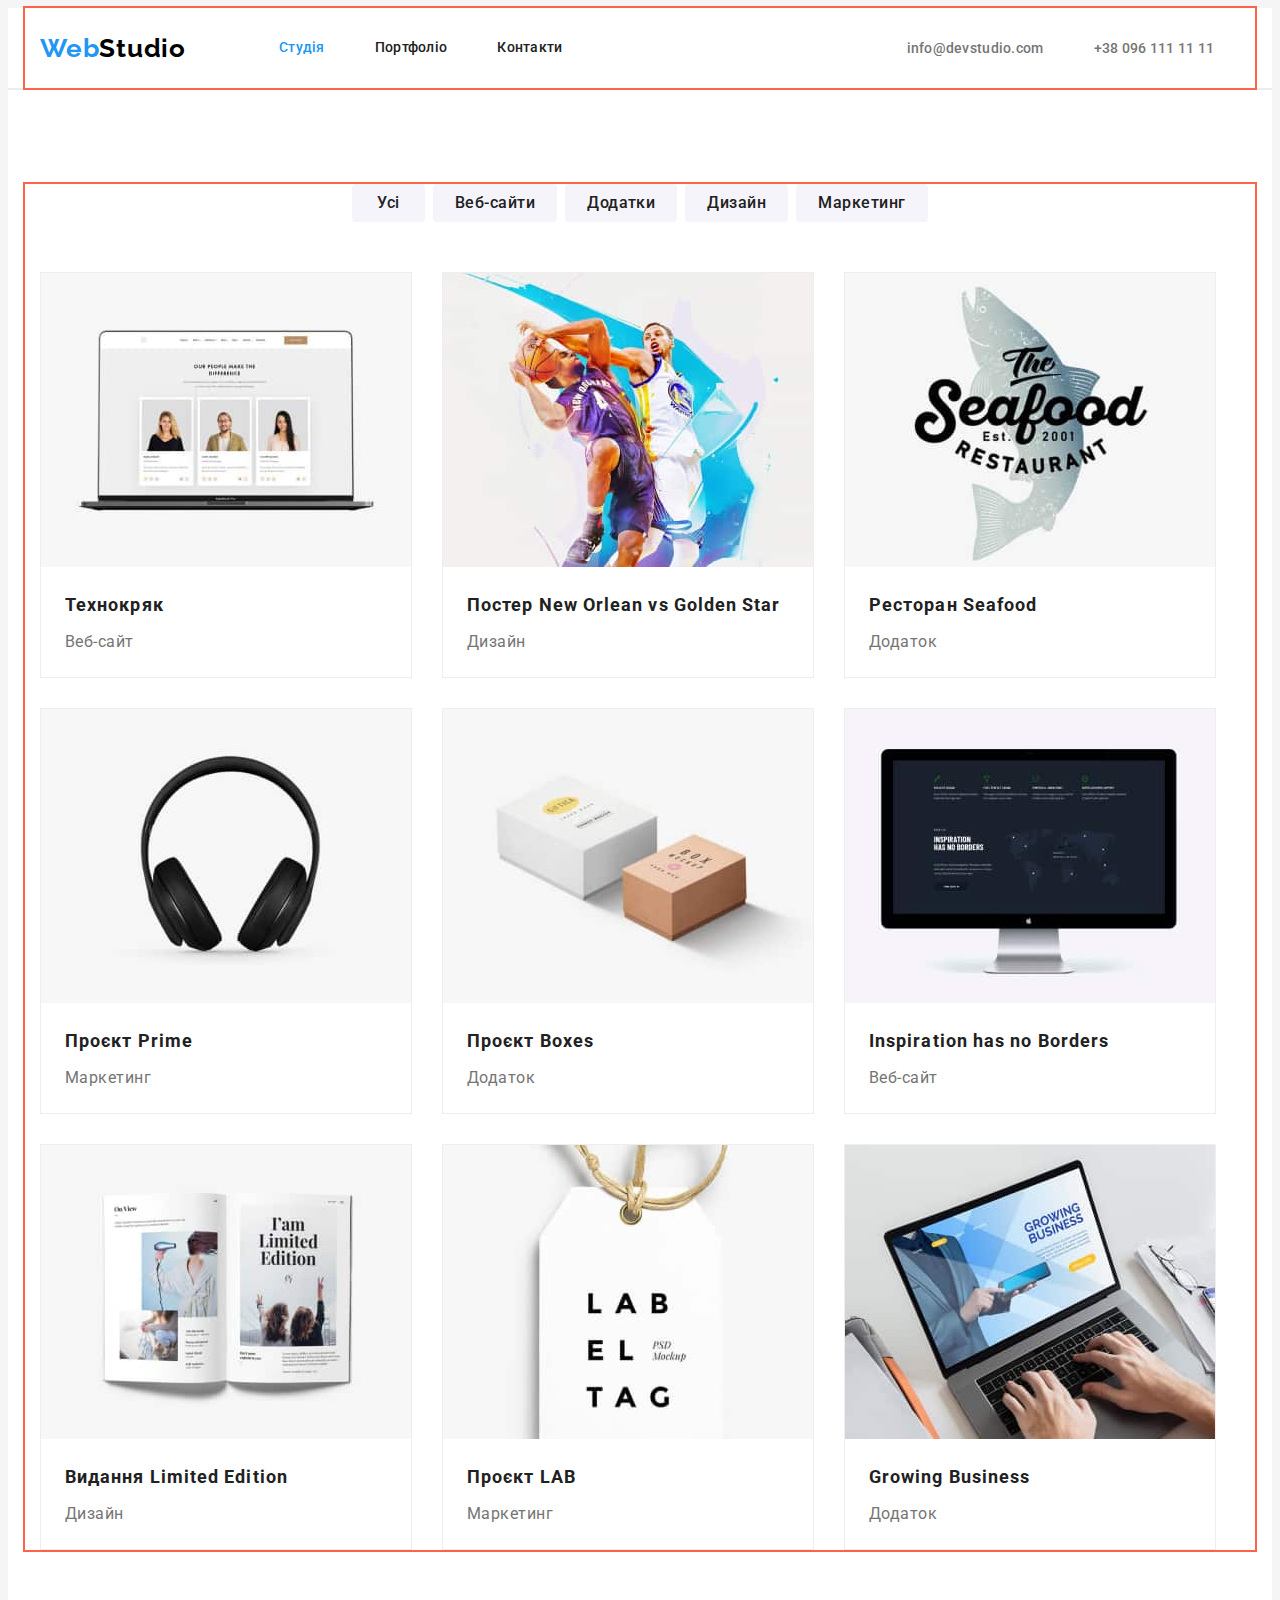
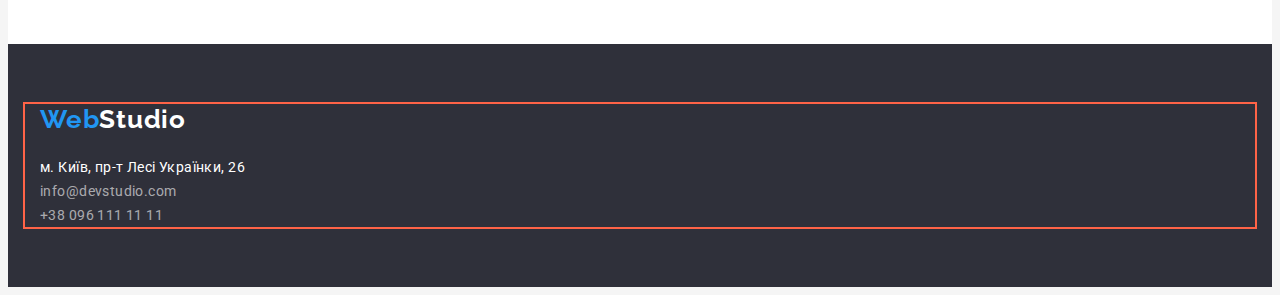
==== commit 5520c5db: "Правки ДЗ № 3" ====
--- a/portfolio.html
+++ b/portfolio.html
@@ -33,6 +33,8 @@
         </ul> 
     </div>
     </nav> 
+<div class="line"></div>
+
 </header>
 
 <main>
@@ -51,94 +53,129 @@
     </ul>
 
     <ul class="flex-container">
-        <li>
-            <div class="item">
+        <li class="item">
+            
             <a href="" class="link">
             <img src="./images/portfolio1.jpg" alt="portfolio1" width="370">
-            <h2  class="headline">Технокряк</h2>
-            <p class="quote">Веб-сайт</p> 
+
+            <div class="link-text">
+                <h2  class="headline">Технокряк</h2>
+                <p class="quote">Веб-сайт</p> 
+            </div>
+
             </a>
-            </div>
+            
         </li>
 
-        <li>
-            <div class="item">
+        <li class="item">
+            
             <a href="" class="link">
             <img src="./images/portfolio2.jpg" alt="portfolio2" width="370">
-            <h2 class="headline">Постер New Orlean vs Golden Star</h2>
-            <p class="quote">Дизайн</p>
+
+            <div class="link-text">
+                <h2 class="headline">Постер New Orlean vs Golden Star</h2>
+                <p class="quote">Дизайн</p>
+            </div>
+
             </a>
-            </div>
+            
         </li>
 
-        <li>
-            <div class="item">
+        <li class="item">
+
             <a href="" class="link">
             <img src="./images/portfolio3.jpg" alt="portfolio3" width="370">
-            <h2 class="headline">Ресторан Seafood</h2>
-            <p class="quote">Додаток</p>
+
+            <div class="link-text">
+                <h2 class="headline">Ресторан Seafood</h2>
+                <p class="quote">Додаток</p>
+            </div>
             </a>
-            </div>
+
         </li>
 
-        <li>
-            <div class="item">
+        <li class="item">
+
             <a href="" class="link">
             <img src="./images/portfolio4.jpg" alt="portfolio4" width="370">
-            <h2 class="headline">Проєкт Prime</h2>
-            <p class="quote">Маркетинг</p>
+
+            <div class="link-text">
+                <h2 class="headline">Проєкт Prime</h2>
+                <p class="quote">Маркетинг</p>
+            </div>
+
             </a>
-            </div>
+            
         </li>
 
-        <li>
-            <div class="item">
+        <li class="item">
+            
             <a href="" class="link">
             <img src="./images/portfolio5.jpg" alt="portfolio5" width="370">
-            <h2 class="headline">Проєкт Boxes</h2>
-            <p class="quote">Додаток</p>
+
+            <div class="link-text">
+                <h2 class="headline">Проєкт Boxes</h2>
+                <p class="quote">Додаток</p>
+            </div>
+
             </a>
-            </div>
+            
         </li>
 
-        <li>
-            <div class="item">
+        <li class="item">
+            
             <a href="" class="link">
             <img src="./images/portfolio6.jpg" alt="portfolio6" width="370">
-            <h2 class="headline">Inspiration has no Borders</h2>
-            <p class="quote">Веб-сайт</p>
+
+            <div class="link-text">
+                <h2 class="headline">Inspiration has no Borders</h2>
+                <p class="quote">Веб-сайт</p>
+            </div>
+
             </a>
-            </div>
+            
         </li>
 
-        <li>
-            <div class="item">
+        <li class="item">
+        
             <a href="" class="link">
             <img src="./images/portfolio7.jpg" alt="portfolio7" width="370">
-            <h2 class="headline">Видання Limited Edition</h2>
-            <p class="quote">Дизайн</p>
+
+            <div class="link-text">
+                <h2 class="headline">Видання Limited Edition</h2>
+                <p class="quote">Дизайн</p>
+            </div>
+
             </a>
-            </div>
+            
         </li>
 
-        <li>
-            <div class="item">
+        <li class="item">
+
             <a href="" class="link">
             <img src="./images/portfolio8.jpg" alt="portfolio8" width="370">
-            <h2 class="headline">Проєкт LAB</h2>
-            <p class="quote">Маркетинг</p>
+
+            <div class="link-text">
+                <h2 class="headline">Проєкт LAB</h2>
+                <p class="quote">Маркетинг</p>
+            </div>
+
             </a>
-            </div>
+            
         </li>
 
-        <li>
-            <div class="item">
+        <li class="item">
+
             <a href="" class="link">
             <img src="./images/portfolio9.jpg" alt="portfolio9" width="370">
-            <h2 class="headline">Growing Business</h2>
-            <p class="quote">Додаток</p>
+
+            <div class="link-text">
+                <h2 class="headline">Growing Business</h2>
+                <p class="quote">Додаток</p>
+            </div>
+            
             </a>
-            </div>
+
         </li>
 
     </ul>
--- a/css/styles.css
+++ b/css/styles.css
@@ -288,9 +288,13 @@
    border-radius: 0px 0px 4px 4px;
   }
 
+  .paragraf{
+    margin-bottom: 30px;
+    margin-top: 30px;
+  }
 
   .lead {
-    margin-top: 30px;
+
 
     font-size: 16px;
     line-height: 1.19;
@@ -300,7 +304,6 @@
   }
 
   .post {
-    margin-bottom: 30px;
     margin-top: 10px;
 
     font-size: 16px;
@@ -381,11 +384,11 @@
   }
 
 
-  .flex-container li:nth-child(3n) > .item{
+  .flex-container .item:nth-child(3n) {
     margin-right: 0;
   } 
 
-  .flex-container li:nth-last-child(-n + 3) > .item{
+  .flex-container .item:nth-last-child(-n + 3) {
     margin-bottom: 0;
   } 
 
@@ -399,11 +402,7 @@
 
 
   .headline {
-    margin-top: 20px;
-    margin-left: 24px;
-    margin-bottom: 4px;
-    
-
+ 
     font-weight: 700;
     font-size: 18px;
     line-height: 2;
@@ -417,13 +416,13 @@
     cursor: pointer;
   }
 
-  .flex-container > li > .item > a{
+  a  {
     text-decoration: none;
     
   }
 
   .quote{
-    margin:0px 24px 20px 24px;
+    padding-top: 4px;
 
     font-size: 16px;
     line-height: 1.88;
@@ -431,6 +430,14 @@
     font-weight: 400;
     color: var(--title-text-color);
   }
+
+  .link-text {
+    padding-top: 20px;
+    padding-bottom: 20px;
+    padding-left: 24px;
+  }
+
+
 
     /* Кнопки на сторінці Портфоліо */
 
